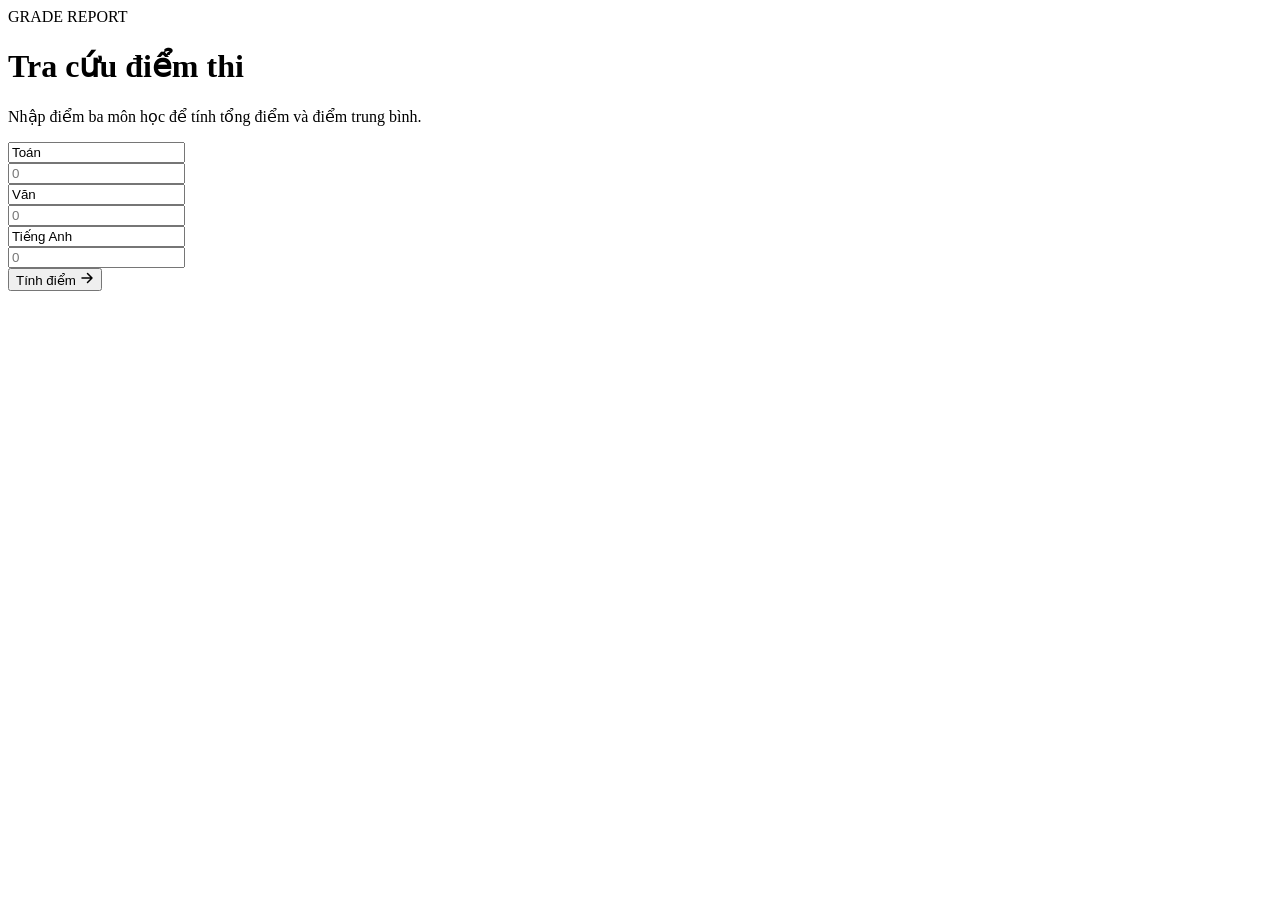
==== week4.html @ 8cdb69ce "Modified week2.html and create week4.html app.js and app2.js" ====
<!DOCTYPE html>
<html lang="vi">
<head>
<meta charset="UTF-8">
<meta name="viewport" content="width=device-width, initial-scale=1.0">
<title>Tra cứu điểm thi</title>
<link rel="preconnect" href="https://fonts.googleapis.com">
<link rel="preconnect" href="https://fonts.gstatic.com" crossorigin>
<link href="https://fonts.googleapis.com/css2?family=Fraunces:opsz,wght@9..144,400;9..144,500;9..144,600&family=IBM+Plex+Mono:wght@400;500;600&family=Inter:wght@400;500;600&display=swap" rel="stylesheet">
<link rel="stylesheet" href="style2.css">
</head>
<body>

  <main class="sheet">

    <header class="sheet__header">
      <div class="eyebrow-row">
        <span class="eyebrow">GRADE REPORT</span>
        <span class="eyebrow eyebrow--muted" id="dateStamp"></span>
      </div>
      <h1 class="title">Tra cứu điểm thi</h1>
      <p class="subtitle">Nhập điểm ba môn học để tính tổng điểm và điểm trung bình.</p>
    </header>

    <form id="scoreForm" class="ledger" novalidate>

      <div class="ledger__row" data-row="1">
        <input type="text" class="subject-input" id="subject1" value="Toán" aria-label="Tên môn học 1">
        <div class="dots" aria-hidden="true"></div>
        <input type="number" class="score-input" id="score1" placeholder="0" step="0.1" inputmode="decimal" aria-label="Điểm môn 1" required>
      </div>

      <div class="ledger__row" data-row="2">
        <input type="text" class="subject-input" id="subject2" value="Văn" aria-label="Tên môn học 2">
        <div class="dots" aria-hidden="true"></div>
        <input type="number" class="score-input" id="score2" placeholder="0" step="0.1" inputmode="decimal" aria-label="Điểm môn 2" required>
      </div>

      <div class="ledger__row" data-row="3">
        <input type="text" class="subject-input" id="subject3" value="Tiếng Anh" aria-label="Tên môn học 3">
        <div class="dots" aria-hidden="true"></div>
        <input type="number" class="score-input" id="score3" placeholder="0" step="0.1" inputmode="decimal" aria-label="Điểm môn 3" required>
      </div>

      <div id="messageSlot" class="message-slot" aria-live="polite"></div>

      <button type="submit" class="btn-submit">
        <span>Tính điểm</span>
        <svg width="14" height="14" viewBox="0 0 14 14" fill="none"><path d="M2 7H12M12 7L7.5 2.5M12 7L7.5 11.5" stroke="currentColor" stroke-width="1.5" stroke-linecap="round" stroke-linejoin="round"/></svg>
      </button>

    </form>

    <section id="result" class="result" hidden>
      <div class="result__row">
        <span class="result__label">Tổng điểm</span>
        <span class="result__value" id="totalValue">0.0</span>
      </div>

      <svg class="underline" width="100%" height="14" viewBox="0 0 400 14" preserveAspectRatio="none" aria-hidden="true">
        <path id="underlinePath" d="M4 8 C 60 3, 100 11, 160 6 S 260 4, 320 9 S 380 5, 396 8" fill="none" stroke="#C1442D" stroke-width="2.5" stroke-linecap="round"/>
      </svg>
    </section>

  </main>

<script src="script.js"></script>
</body>
</html>
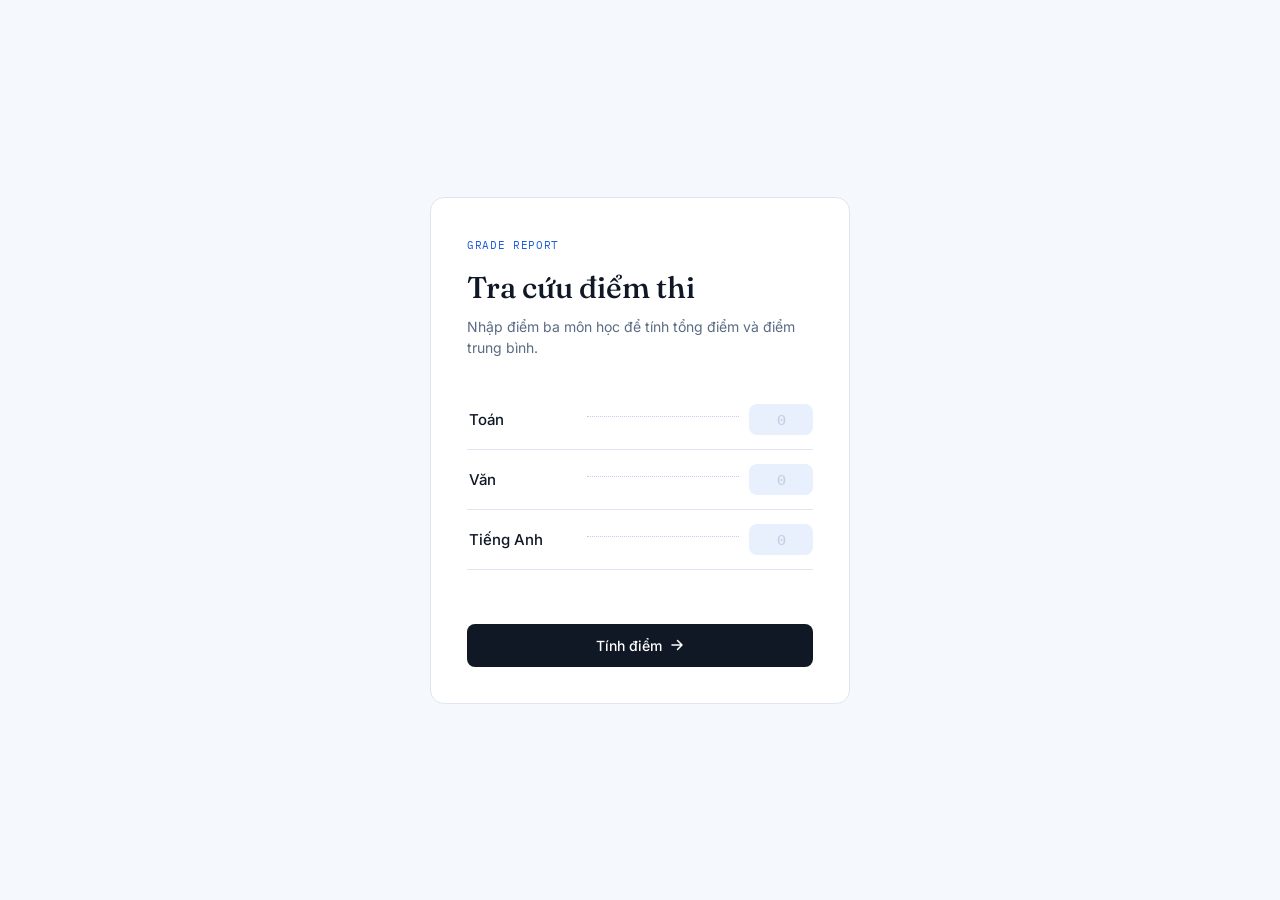
==== commit a420b2d7: "Change js file" ====
--- a/week4.html
+++ b/week4.html
@@ -6,64 +6,62 @@
 <title>Tra cứu điểm thi</title>
 <link rel="preconnect" href="https://fonts.googleapis.com">
 <link rel="preconnect" href="https://fonts.gstatic.com" crossorigin>
-<link href="https://fonts.googleapis.com/css2?family=Fraunces:opsz,wght@9..144,400;9..144,500;9..144,600&family=IBM+Plex+Mono:wght@400;500;600&family=Inter:wght@400;500;600&display=swap" rel="stylesheet">
+<link href="https://fonts.googleapis.com/css2?family=Fraunces:opsz,wght@9..144,400;9..144,500;9..144,600&family=IBM+Plex+Mono:wght@400;500;600&family=Inter:wght@400;500;600&family=Quicksand:wght@500;600;700&display=swap" rel="stylesheet">
 <link rel="stylesheet" href="style2.css">
 </head>
 <body>
+<main class="sheet">
 
-  <main class="sheet">
+<header class="sheet__header">
+  <div class="eyebrow-row">
+    <span class="eyebrow">GRADE REPORT</span>
+    <span class="eyebrow eyebrow--muted" id="dateStamp"></span>
+  </div>
+  <h1 class="title">Tra cứu điểm thi</h1>
+  <p class="subtitle">Nhập điểm ba môn học để tính tổng điểm và điểm trung bình.</p>
+</header>
 
-    <header class="sheet__header">
-      <div class="eyebrow-row">
-        <span class="eyebrow">GRADE REPORT</span>
-        <span class="eyebrow eyebrow--muted" id="dateStamp"></span>
-      </div>
-      <h1 class="title">Tra cứu điểm thi</h1>
-      <p class="subtitle">Nhập điểm ba môn học để tính tổng điểm và điểm trung bình.</p>
-    </header>
+<form id="scoreForm" class="ledger" novalidate>
 
-    <form id="scoreForm" class="ledger" novalidate>
+  <div class="ledger__row" data-row="1">
+    <input type="text" class="subject-input" id="subject1" value="Toán" aria-label="Tên môn học 1">
+    <div class="dots" aria-hidden="true"></div>
+    <input type="number" class="score-input" id="score1" placeholder="0" step="0.1" inputmode="decimal" aria-label="Điểm môn 1" required>
+  </div>
 
-      <div class="ledger__row" data-row="1">
-        <input type="text" class="subject-input" id="subject1" value="Toán" aria-label="Tên môn học 1">
-        <div class="dots" aria-hidden="true"></div>
-        <input type="number" class="score-input" id="score1" placeholder="0" step="0.1" inputmode="decimal" aria-label="Điểm môn 1" required>
-      </div>
+  <div class="ledger__row" data-row="2">
+    <input type="text" class="subject-input" id="subject2" value="Văn" aria-label="Tên môn học 2">
+    <div class="dots" aria-hidden="true"></div>
+    <input type="number" class="score-input" id="score2" placeholder="0" step="0.1" inputmode="decimal" aria-label="Điểm môn 2" required>
+  </div>
 
-      <div class="ledger__row" data-row="2">
-        <input type="text" class="subject-input" id="subject2" value="Văn" aria-label="Tên môn học 2">
-        <div class="dots" aria-hidden="true"></div>
-        <input type="number" class="score-input" id="score2" placeholder="0" step="0.1" inputmode="decimal" aria-label="Điểm môn 2" required>
-      </div>
+  <div class="ledger__row" data-row="3">
+    <input type="text" class="subject-input" id="subject3" value="Tiếng Anh" aria-label="Tên môn học 3">
+    <div class="dots" aria-hidden="true"></div>
+    <input type="number" class="score-input" id="score3" placeholder="0" step="0.1" inputmode="decimal" aria-label="Điểm môn 3" required>
+  </div>
 
-      <div class="ledger__row" data-row="3">
-        <input type="text" class="subject-input" id="subject3" value="Tiếng Anh" aria-label="Tên môn học 3">
-        <div class="dots" aria-hidden="true"></div>
-        <input type="number" class="score-input" id="score3" placeholder="0" step="0.1" inputmode="decimal" aria-label="Điểm môn 3" required>
-      </div>
+  <div id="messageSlot" class="message-slot" aria-live="polite"></div>
 
-      <div id="messageSlot" class="message-slot" aria-live="polite"></div>
+  <button type="submit" class="btn-submit">
+    <span>Tính điểm</span>
+    <svg width="14" height="14" viewBox="0 0 14 14" fill="none"><path d="M2 7H12M12 7L7.5 2.5M12 7L7.5 11.5" stroke="currentColor" stroke-width="1.5" stroke-linecap="round" stroke-linejoin="round"/></svg>
+  </button>
 
-      <button type="submit" class="btn-submit">
-        <span>Tính điểm</span>
-        <svg width="14" height="14" viewBox="0 0 14 14" fill="none"><path d="M2 7H12M12 7L7.5 2.5M12 7L7.5 11.5" stroke="currentColor" stroke-width="1.5" stroke-linecap="round" stroke-linejoin="round"/></svg>
-      </button>
+</form>
 
-    </form>
+<section id="result" class="result" hidden>
+  <div class="result__row">
+    <span class="result__label">Tổng điểm</span>
+    <span class="result__value" id="totalValue">0.0</span>
+  </div>
 
-    <section id="result" class="result" hidden>
-      <div class="result__row">
-        <span class="result__label">Tổng điểm</span>
-        <span class="result__value" id="totalValue">0.0</span>
-      </div>
+  <svg class="underline" width="100%" height="14" viewBox="0 0 400 14" preserveAspectRatio="none" aria-hidden="true">
+    <path id="underlinePath" d="M4 8 C 60 3, 100 11, 160 6 S 260 4, 320 9 S 380 5, 396 8" fill="none" stroke="#1F5FDB" stroke-width="2.5" stroke-linecap="round"/>
+  </svg>
+</section>
 
-      <svg class="underline" width="100%" height="14" viewBox="0 0 400 14" preserveAspectRatio="none" aria-hidden="true">
-        <path id="underlinePath" d="M4 8 C 60 3, 100 11, 160 6 S 260 4, 320 9 S 380 5, 396 8" fill="none" stroke="#C1442D" stroke-width="2.5" stroke-linecap="round"/>
-      </svg>
-    </section>
-
-  </main>
-
+</main>
 <script src="script.js"></script>
 </body>
 </html>
--- a/style2.css
+++ b/style2.css
@@ -0,0 +1,248 @@
+/* ============================================================
+   Tra cứu điểm thi — Modern Minimalist / Blue & White
+   ============================================================ */
+
+:root {
+  --color-bg: #ffffff;
+  --color-bg-subtle: #f5f8fd;
+  --color-ink: #101826;
+  --color-ink-muted: #5b6b82;
+  --color-accent: #1f5fdb;
+  --color-accent-soft: #e8f0fd;
+  --color-line: #dfe6f2;
+  --color-line-strong: #c3d1e8;
+
+  --font-display: "Fraunces", serif;
+  --font-body: "Inter", sans-serif;
+  --font-mono: "IBM Plex Mono", monospace;
+
+  --radius: 14px;
+  --radius-sm: 8px;
+}
+
+* {
+  box-sizing: border-box;
+}
+
+body {
+  margin: 0;
+  min-height: 100vh;
+  display: flex;
+  align-items: center;
+  justify-content: center;
+  padding: 48px 20px;
+  background: var(--color-bg-subtle);
+  font-family: var(--font-body);
+  color: var(--color-ink);
+}
+
+/* ---------- Sheet ---------- */
+
+.sheet {
+  width: 100%;
+  max-width: 420px;
+  background: var(--color-bg);
+  border: 1px solid var(--color-line);
+  border-radius: var(--radius);
+  padding: 40px 36px 36px;
+}
+
+.sheet__header {
+  margin-bottom: 32px;
+}
+
+.eyebrow-row {
+  display: flex;
+  align-items: baseline;
+  justify-content: space-between;
+  margin-bottom: 18px;
+}
+
+.eyebrow {
+  font-family: var(--font-mono);
+  font-size: 11px;
+  letter-spacing: 0.06em;
+  color: var(--color-accent);
+}
+
+.eyebrow--muted {
+  color: var(--color-ink-muted);
+}
+
+.title {
+  font-family: var(--font-display);
+  font-weight: 500;
+  font-size: 30px;
+  line-height: 1.2;
+  margin: 0 0 10px;
+  color: var(--color-ink);
+}
+
+.subtitle {
+  margin: 0;
+  font-size: 14px;
+  line-height: 1.5;
+  color: var(--color-ink-muted);
+}
+
+/* ---------- Ledger rows ---------- */
+
+.ledger {
+  display: flex;
+  flex-direction: column;
+}
+
+.ledger__row {
+  display: flex;
+  align-items: center;
+  gap: 10px;
+  padding: 14px 0;
+  border-bottom: 1px solid var(--color-line);
+}
+
+.subject-input {
+  flex: 0 0 auto;
+  width: 110px;
+  border: none;
+  background: transparent;
+  font-family: var(--font-body);
+  font-size: 15px;
+  font-weight: 500;
+  color: var(--color-ink);
+  padding: 4px 2px;
+}
+
+.subject-input:focus {
+  outline: none;
+  color: var(--color-accent);
+}
+
+.dots {
+  flex: 1;
+  height: 0;
+  border-bottom: 1px dotted var(--color-line-strong);
+  margin-bottom: 6px;
+}
+
+.score-input {
+  flex: 0 0 auto;
+  width: 64px;
+  border: none;
+  background: var(--color-accent-soft);
+  border-radius: var(--radius-sm);
+  font-family: var(--font-mono);
+  font-size: 15px;
+  font-weight: 500;
+  color: var(--color-accent);
+  text-align: center;
+  padding: 6px 4px;
+}
+
+.score-input::placeholder {
+  color: var(--color-line-strong);
+}
+
+.score-input:focus {
+  outline: 2px solid var(--color-accent);
+  outline-offset: 1px;
+}
+
+/* remove number input spinners for a cleaner field */
+.score-input::-webkit-outer-spin-button,
+.score-input::-webkit-inner-spin-button {
+  -webkit-appearance: none;
+  margin: 0;
+}
+.score-input[type="number"] {
+  -moz-appearance: textfield;
+}
+
+/* ---------- Message / validation ---------- */
+
+.message-slot {
+  min-height: 18px;
+  font-size: 12.5px;
+  color: #c0392b;
+  margin-top: 12px;
+}
+
+/* ---------- Submit button ---------- */
+
+.btn-submit {
+  margin-top: 24px;
+  width: 100%;
+  display: flex;
+  align-items: center;
+  justify-content: center;
+  gap: 8px;
+  padding: 13px 20px;
+  background: var(--color-ink);
+  color: #ffffff;
+  border: none;
+  border-radius: var(--radius-sm);
+  font-family: var(--font-body);
+  font-size: 14px;
+  font-weight: 500;
+  cursor: pointer;
+  transition: background 0.15s ease;
+}
+
+.btn-submit:hover {
+  background: var(--color-accent);
+}
+
+.btn-submit:focus-visible {
+  outline: 2px solid var(--color-accent);
+  outline-offset: 2px;
+}
+
+.btn-submit svg {
+  transition: transform 0.15s ease;
+}
+
+.btn-submit:hover svg {
+  transform: translateX(2px);
+}
+
+/* ---------- Result ---------- */
+
+.result {
+  margin-top: 28px;
+  padding-top: 24px;
+  border-top: 1px solid var(--color-line);
+}
+
+.result__row {
+  display: flex;
+  align-items: baseline;
+  justify-content: space-between;
+}
+
+.result__label {
+  font-size: 13px;
+  color: var(--color-ink-muted);
+}
+
+.result__value {
+  font-family: var(--font-display);
+  font-size: 34px;
+  font-weight: 500;
+  color: var(--color-accent);
+}
+
+.underline path {
+  stroke: var(--color-accent);
+}
+
+/* ---------- Responsive ---------- */
+
+@media (max-width: 460px) {
+  .sheet {
+    padding: 32px 24px 28px;
+  }
+
+  .subject-input {
+    width: 84px;
+    font-size: 14px;
+  }
+}
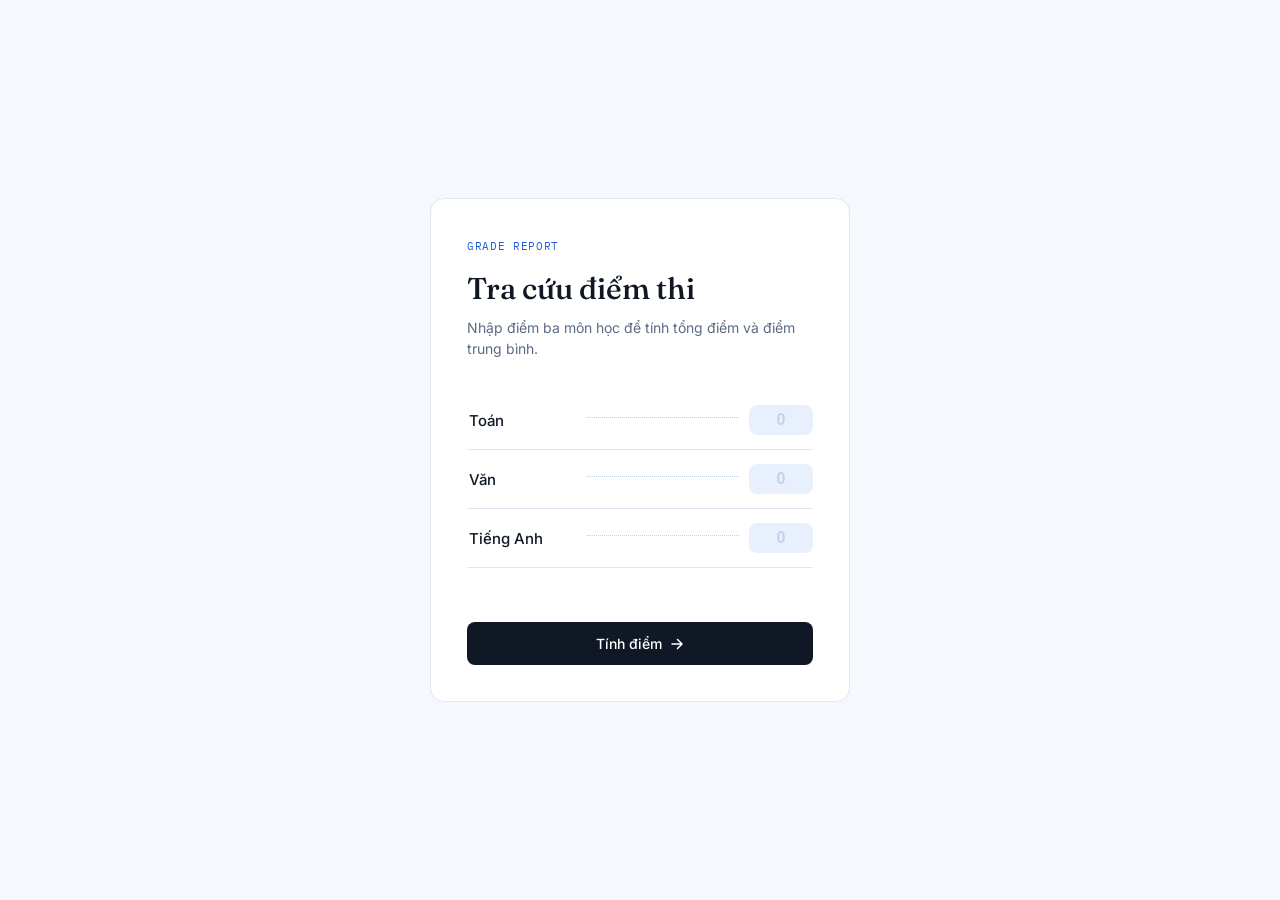
==== commit 452ffee1: "Modified css" ====
--- a/week4.html
+++ b/week4.html
@@ -55,10 +55,6 @@
     <span class="result__label">Tổng điểm</span>
     <span class="result__value" id="totalValue">0.0</span>
   </div>
-
-  <svg class="underline" width="100%" height="14" viewBox="0 0 400 14" preserveAspectRatio="none" aria-hidden="true">
-    <path id="underlinePath" d="M4 8 C 60 3, 100 11, 160 6 S 260 4, 320 9 S 380 5, 396 8" fill="none" stroke="#1F5FDB" stroke-width="2.5" stroke-linecap="round"/>
-  </svg>
 </section>
 
 </main>
--- a/style2.css
+++ b/style2.css
@@ -15,6 +15,7 @@
   --font-display: "Fraunces", serif;
   --font-body: "Inter", sans-serif;
   --font-mono: "IBM Plex Mono", monospace;
+  --font-rounded: "Quicksand", sans-serif;
 
   --radius: 14px;
   --radius-sm: 8px;
@@ -130,10 +131,10 @@
   border: none;
   background: var(--color-accent-soft);
   border-radius: var(--radius-sm);
-  font-family: var(--font-mono);
-  font-size: 15px;
-  font-weight: 500;
-  color: var(--color-accent);
+  font-family: var(--font-rounded);
+  font-size: 16px;
+  font-weight: 600;
+  color: var(--color-ink);
   text-align: center;
   padding: 6px 4px;
 }
@@ -230,10 +231,6 @@
   color: var(--color-accent);
 }
 
-.underline path {
-  stroke: var(--color-accent);
-}
-
 /* ---------- Responsive ---------- */
 
 @media (max-width: 460px) {
